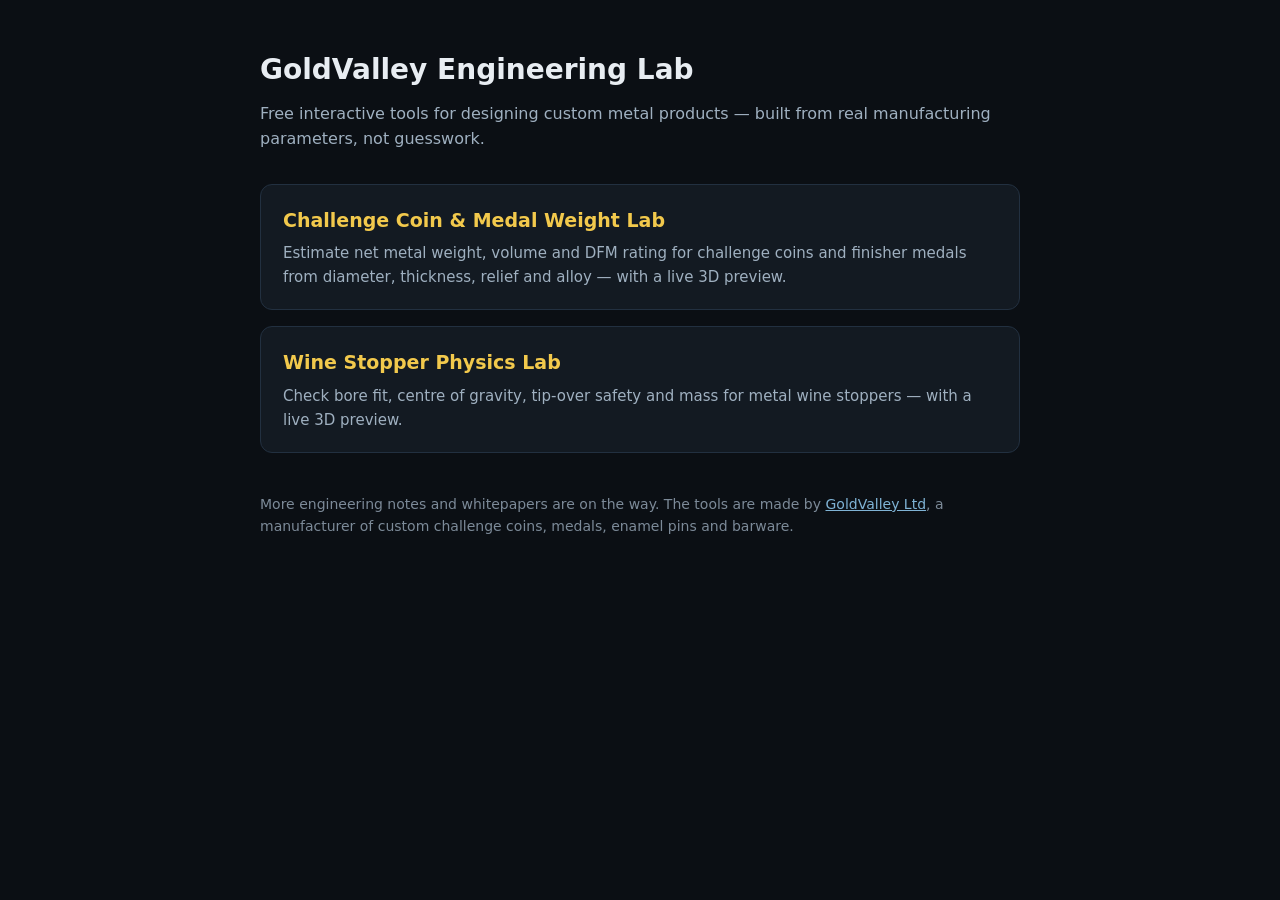
==== index.html @ 906959fe "Holding homepage + robots + sitemap (GSC verification files follow)" ====
<!DOCTYPE html>
<html lang="en">
<head>
<meta charset="utf-8">
<meta name="viewport" content="width=device-width, initial-scale=1">
<title>GoldValley Engineering Lab — Interactive DFM Tools for Custom Metal Products</title>
<meta name="description" content="Free interactive engineering tools from GoldValley: estimate challenge coin and medal weight from real geometry, and check wine stopper fit, balance and safety.">
<link rel="canonical" href="https://goldvalleyltd.github.io/">
<meta property="og:title" content="GoldValley Engineering Lab">
<meta property="og:description" content="Interactive DFM tools for custom challenge coins, medals and metal wine stoppers.">
<meta property="og:type" content="website">
<meta property="og:url" content="https://goldvalleyltd.github.io/">
<!-- GSC verification meta tag is added in the next commit -->
<style>
  body{font-family:system-ui,-apple-system,Segoe UI,Roboto,Helvetica,Arial,sans-serif;margin:0;background:#0b0f14;color:#e8edf2;line-height:1.6}
  .wrap{max-width:760px;margin:0 auto;padding:48px 20px 64px}
  h1{font-size:28px;margin:0 0 8px}
  p.lede{color:#9fb0c0;margin:0 0 32px}
  .card{display:block;background:#131a22;border:1px solid #223040;border-radius:12px;padding:20px 22px;margin:0 0 16px;text-decoration:none;color:inherit}
  .card:hover{border-color:#3d5a74}
  .card h2{font-size:19px;margin:0 0 6px;color:#f2c94c}
  .card p{margin:0;color:#9fb0c0;font-size:15px}
  footer{margin-top:40px;font-size:14px;color:#7c8a98}
  footer a{color:#7fb3d5}
</style>
</head>
<body>
<div class="wrap">
  <h1>GoldValley Engineering Lab</h1>
  <p class="lede">Free interactive tools for designing custom metal products &mdash; built from real manufacturing parameters, not guesswork.</p>
  <a class="card" href="https://goldvalleyltd.github.io/medal-coin-weight-lab/">
    <h2>Challenge Coin &amp; Medal Weight Lab</h2>
    <p>Estimate net metal weight, volume and DFM rating for challenge coins and finisher medals from diameter, thickness, relief and alloy &mdash; with a live 3D preview.</p>
  </a>
  <a class="card" href="https://goldvalleyltd.github.io/winestopper-physics-lab/">
    <h2>Wine Stopper Physics Lab</h2>
    <p>Check bore fit, centre of gravity, tip-over safety and mass for metal wine stoppers &mdash; with a live 3D preview.</p>
  </a>
  <footer>
    <p>More engineering notes and whitepapers are on the way. The tools are made by <a href="https://goldvalleyltd.com/">GoldValley Ltd</a>, a manufacturer of custom challenge coins, medals, enamel pins and barware.</p>
  </footer>
</div>
</body>
</html>
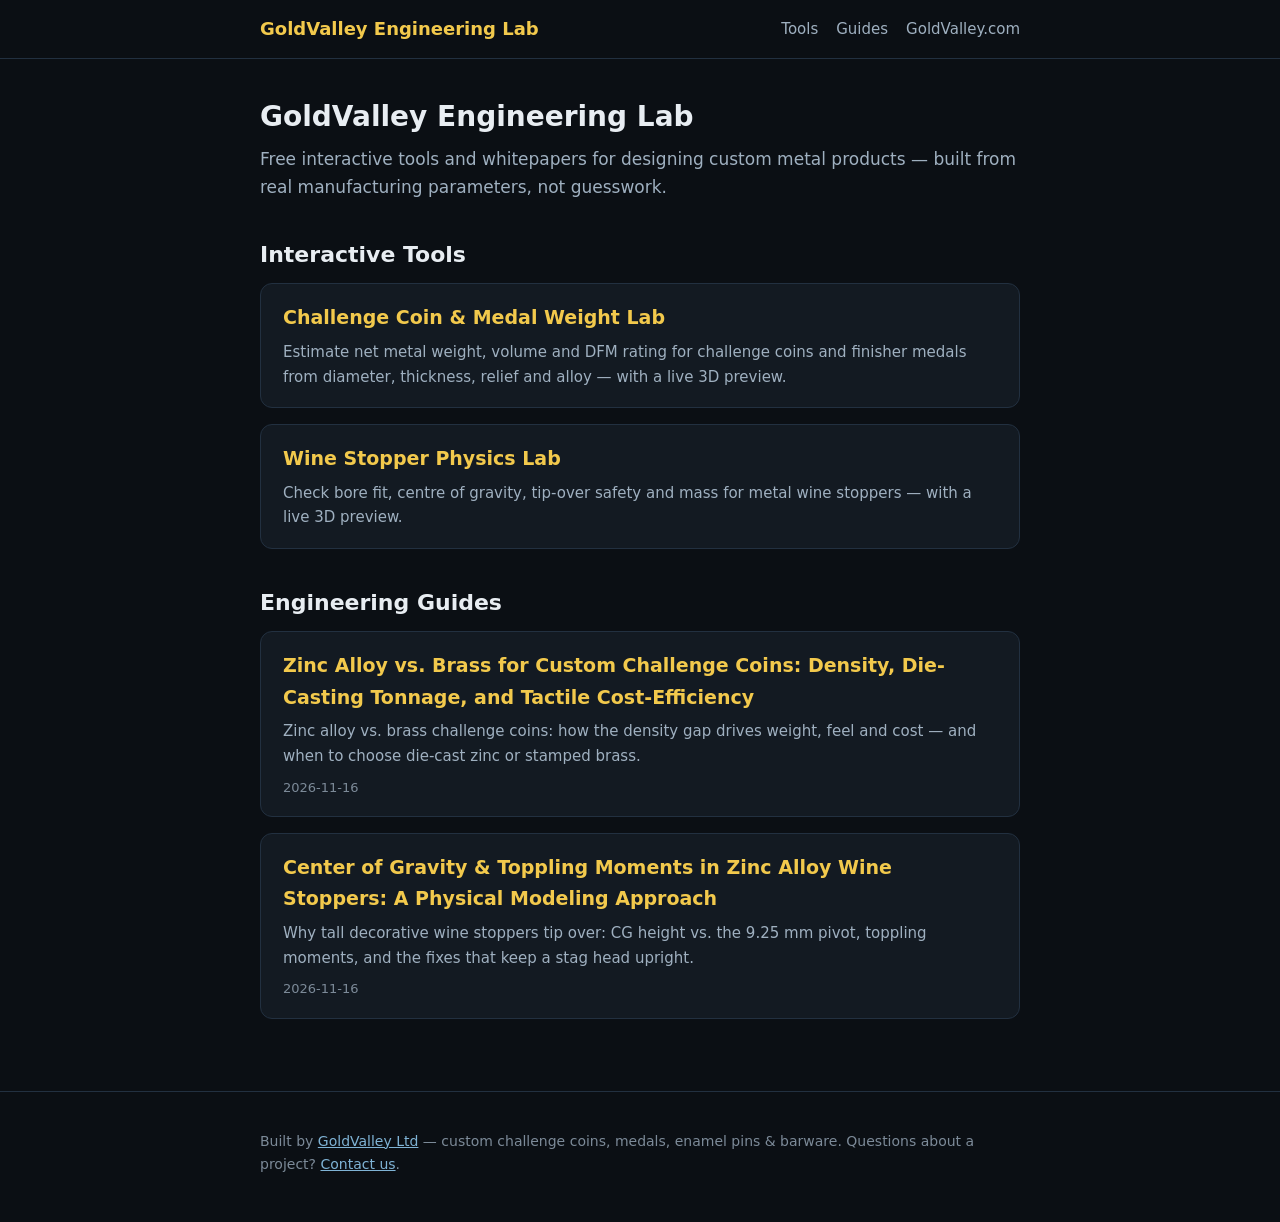
==== commit 7581b668: "Phase 2: Python static compiler + templates + GH-001/GH-002 guides + tools page + sitemap (6 URLs)" ====
--- a/index.html
+++ b/index.html
@@ -4,41 +4,34 @@
 <meta charset="utf-8">
 <meta name="viewport" content="width=device-width, initial-scale=1">
 <title>GoldValley Engineering Lab — Interactive DFM Tools for Custom Metal Products</title>
-<meta name="description" content="Free interactive engineering tools from GoldValley: estimate challenge coin and medal weight from real geometry, and check wine stopper fit, balance and safety.">
+<meta name="description" content="Free interactive engineering tools and whitepapers from GoldValley: challenge coin and medal weight estimation, wine stopper physics, and DFM guides.">
 <link rel="canonical" href="https://goldvalleyltd.github.io/">
-<meta property="og:title" content="GoldValley Engineering Lab">
-<meta property="og:description" content="Interactive DFM tools for custom challenge coins, medals and metal wine stoppers.">
+<meta property="og:title" content="GoldValley Engineering Lab — Interactive DFM Tools for Custom Metal Products">
+<meta property="og:description" content="Free interactive engineering tools and whitepapers from GoldValley: challenge coin and medal weight estimation, wine stopper physics, and DFM guides.">
 <meta property="og:type" content="website">
 <meta property="og:url" content="https://goldvalleyltd.github.io/">
-<!-- GSC verification meta tag is added in the next commit -->
-<style>
-  body{font-family:system-ui,-apple-system,Segoe UI,Roboto,Helvetica,Arial,sans-serif;margin:0;background:#0b0f14;color:#e8edf2;line-height:1.6}
-  .wrap{max-width:760px;margin:0 auto;padding:48px 20px 64px}
-  h1{font-size:28px;margin:0 0 8px}
-  p.lede{color:#9fb0c0;margin:0 0 32px}
-  .card{display:block;background:#131a22;border:1px solid #223040;border-radius:12px;padding:20px 22px;margin:0 0 16px;text-decoration:none;color:inherit}
-  .card:hover{border-color:#3d5a74}
-  .card h2{font-size:19px;margin:0 0 6px;color:#f2c94c}
-  .card p{margin:0;color:#9fb0c0;font-size:15px}
-  footer{margin-top:40px;font-size:14px;color:#7c8a98}
-  footer a{color:#7fb3d5}
-</style>
+<meta name="google-site-verification" content="7lYSJzwFEwVVvmBxMrC_s2HmvsHmRAUf4DjqhZ7b164" />
+<script type="application/ld+json">{"@context":"https://schema.org","@type":"WebSite","name":"GoldValley Engineering Lab","url":"https://goldvalleyltd.github.io/"}</script>
+<link rel="stylesheet" href="/assets/style.css">
 </head>
 <body>
-<div class="wrap">
-  <h1>GoldValley Engineering Lab</h1>
-  <p class="lede">Free interactive tools for designing custom metal products &mdash; built from real manufacturing parameters, not guesswork.</p>
-  <a class="card" href="https://goldvalleyltd.github.io/medal-coin-weight-lab/">
-    <h2>Challenge Coin &amp; Medal Weight Lab</h2>
-    <p>Estimate net metal weight, volume and DFM rating for challenge coins and finisher medals from diameter, thickness, relief and alloy &mdash; with a live 3D preview.</p>
-  </a>
-  <a class="card" href="https://goldvalleyltd.github.io/winestopper-physics-lab/">
-    <h2>Wine Stopper Physics Lab</h2>
-    <p>Check bore fit, centre of gravity, tip-over safety and mass for metal wine stoppers &mdash; with a live 3D preview.</p>
-  </a>
-  <footer>
-    <p>More engineering notes and whitepapers are on the way. The tools are made by <a href="https://goldvalleyltd.com/">GoldValley Ltd</a>, a manufacturer of custom challenge coins, medals, enamel pins and barware.</p>
-  </footer>
-</div>
+<header class="site-header"><div class="wrap">
+  <a class="brand" href="/">GoldValley Engineering Lab</a>
+  <nav><a href="/tools/">Tools</a><a href="/#guides">Guides</a><a href="https://www.goldvalleyltd.com/">GoldValley.com</a></nav>
+</div></header>
+<main><div class="wrap">
+<h1>GoldValley Engineering Lab</h1>
+<p class="lede">Free interactive tools and whitepapers for designing custom metal products — built from real manufacturing parameters, not guesswork.</p>
+
+<h2>Interactive Tools</h2>
+<a class="card" href="https://goldvalleyltd.github.io/medal-coin-weight-lab/"><h2>Challenge Coin & Medal Weight Lab</h2><p>Estimate net metal weight, volume and DFM rating for challenge coins and finisher medals from diameter, thickness, relief and alloy — with a live 3D preview.</p></a><a class="card" href="https://goldvalleyltd.github.io/winestopper-physics-lab/"><h2>Wine Stopper Physics Lab</h2><p>Check bore fit, centre of gravity, tip-over safety and mass for metal wine stoppers — with a live 3D preview.</p></a>
+
+<h2 id="guides">Engineering Guides</h2>
+<a class="card" href="https://goldvalleyltd.github.io/guides/brass-vs-zinc-alloy-coins/"><h2>Zinc Alloy vs. Brass for Custom Challenge Coins: Density, Die-Casting Tonnage, and Tactile Cost-Efficiency</h2><p>Zinc alloy vs. brass challenge coins: how the density gap drives weight, feel and cost — and when to choose die-cast zinc or stamped brass.</p><span>2026-11-16</span></a><a class="card" href="https://goldvalleyltd.github.io/guides/wine-stopper-center-of-gravity/"><h2>Center of Gravity & Toppling Moments in Zinc Alloy Wine Stoppers: A Physical Modeling Approach</h2><p>Why tall decorative wine stoppers tip over: CG height vs. the 9.25 mm pivot, toppling moments, and the fixes that keep a stag head upright.</p><span>2026-11-16</span></a>
+
+</div></main>
+<footer class="site-footer"><div class="wrap">
+  <p>Built by <a href="https://www.goldvalleyltd.com/">GoldValley Ltd</a> — custom challenge coins, medals, enamel pins &amp; barware. Questions about a project? <a href="https://www.goldvalleyltd.com/contact-us/">Contact us</a>.</p>
+</div></footer>
 </body>
 </html>
--- a/assets/style.css
+++ b/assets/style.css
@@ -0,0 +1,36 @@
+body{font-family:system-ui,-apple-system,"Segoe UI",Roboto,Helvetica,Arial,sans-serif;margin:0;background:#0b0f14;color:#e8edf2;line-height:1.65}
+.wrap{max-width:760px;margin:0 auto;padding:0 20px}
+a{color:#7fb3d5}
+.site-header{border-bottom:1px solid #223040;padding:14px 0}
+.site-header .wrap{display:flex;justify-content:space-between;align-items:center;flex-wrap:wrap;gap:8px}
+.brand{color:#f2c94c;font-weight:700;text-decoration:none;font-size:18px}
+.site-header nav a{color:#9fb0c0;text-decoration:none;margin-left:18px;font-size:15px}
+.site-header nav a:hover{color:#e8edf2}
+main{padding:40px 0 56px}
+h1{font-size:28px;line-height:1.3;margin:0 0 10px}
+h2{font-size:22px;margin:36px 0 10px}
+h3{font-size:18px;margin:28px 0 8px}
+p.lede{color:#9fb0c0;margin:0 0 28px;font-size:17px}
+.card{display:block;background:#131a22;border:1px solid #223040;border-radius:12px;padding:18px 22px;margin:0 0 16px;text-decoration:none;color:inherit}
+.card:hover{border-color:#3d5a74}
+.card h2{font-size:19px;margin:0 0 6px;color:#f2c94c}
+.card p{margin:0;color:#9fb0c0;font-size:15px}
+.card span{display:block;margin-top:8px;color:#7c8a98;font-size:13px}
+.meta{color:#7c8a98;font-size:14px;margin:0 0 20px}
+.tool-callout{background:#131a22;border-left:4px solid #f2c94c;padding:12px 16px;border-radius:0 8px 8px 0;margin:0 0 24px}
+.toc{background:#10161d;border:1px solid #223040;border-radius:10px;padding:12px 20px;margin:0 0 28px}
+.toc p{margin:0 0 6px;font-weight:700;color:#f2c94c}
+.toc ul{margin:0;padding-left:20px}
+.toc li{margin:4px 0}
+.article-body{font-size:16.5px}
+.article-body table{border-collapse:collapse;width:100%;margin:20px 0;font-size:15px}
+.article-body th,.article-body td{border:1px solid #2a3a4a;padding:8px 10px;text-align:left}
+.article-body th{background:#131a22;color:#f2c94c}
+.article-body blockquote{border-left:3px solid #3d5a74;margin:20px 0;padding:4px 16px;color:#c4d0dc;background:#10161d;border-radius:0 8px 8px 0}
+.article-body img{max-width:100%;height:auto;border-radius:8px}
+.cta-box{background:#131a22;border:1px solid #3d5a74;border-radius:12px;padding:20px 24px;margin:36px 0;text-align:center}
+.cta-box p{margin:8px 0}
+.cta-btn{display:inline-block;background:#f2c94c;color:#0b0f14;font-weight:700;text-decoration:none;padding:10px 22px;border-radius:8px;margin-top:6px}
+.back{margin-top:32px}
+.site-footer{border-top:1px solid #223040;padding:24px 0 32px;color:#7c8a98;font-size:14px}
+@media (max-width:560px){h1{font-size:24px}.site-header nav a{margin-left:12px}}
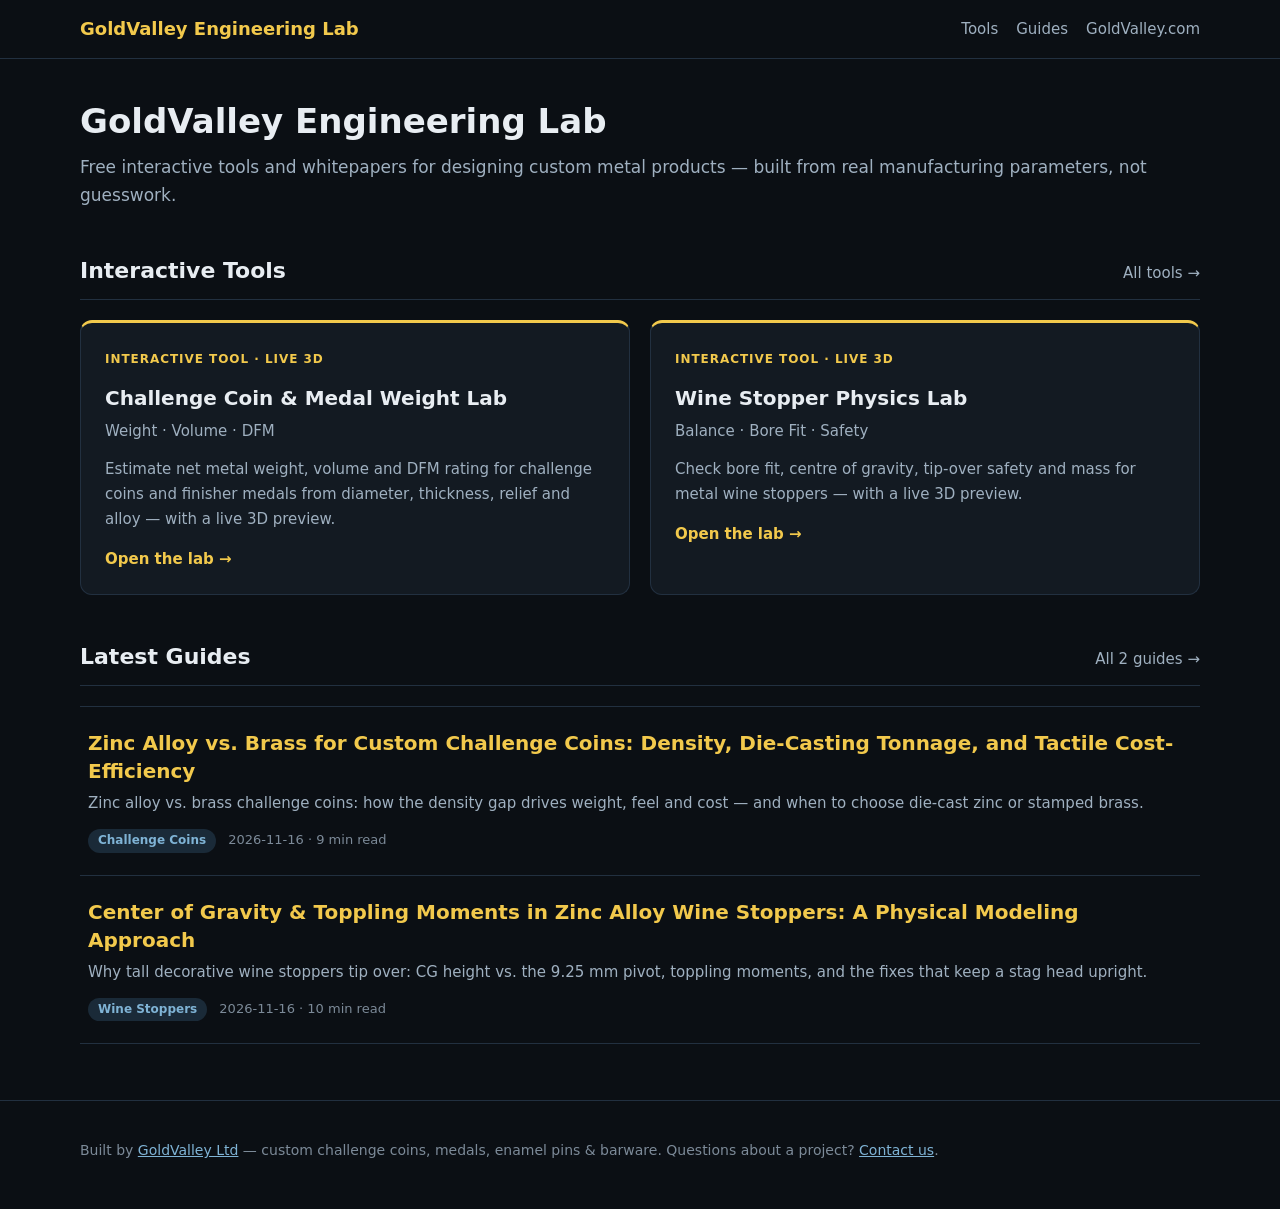
==== commit 3a90ec61: "Homepage redesign: wide layout (1120px), tools as 2-col product grid, guides as editorial list + ded" ====
--- a/index.html
+++ b/index.html
@@ -15,22 +15,32 @@
 <link rel="stylesheet" href="/assets/style.css">
 </head>
 <body>
-<header class="site-header"><div class="wrap">
+<header class="site-header"><div class="wrap wide">
   <a class="brand" href="/">GoldValley Engineering Lab</a>
-  <nav><a href="/tools/">Tools</a><a href="/#guides">Guides</a><a href="https://www.goldvalleyltd.com/">GoldValley.com</a></nav>
+  <nav><a href="/tools/">Tools</a><a href="/guides/">Guides</a><a href="https://www.goldvalleyltd.com/">GoldValley.com</a></nav>
 </div></header>
-<main><div class="wrap">
-<h1>GoldValley Engineering Lab</h1>
-<p class="lede">Free interactive tools and whitepapers for designing custom metal products — built from real manufacturing parameters, not guesswork.</p>
+<main><div class="wrap wide">
+<section class="hero">
+  <h1>GoldValley Engineering Lab</h1>
+  <p class="lede">Free interactive tools and whitepapers for designing custom metal products — built from real manufacturing parameters, not guesswork.</p>
+</section>
 
-<h2>Interactive Tools</h2>
-<a class="card" href="https://goldvalleyltd.github.io/medal-coin-weight-lab/"><h2>Challenge Coin & Medal Weight Lab</h2><p>Estimate net metal weight, volume and DFM rating for challenge coins and finisher medals from diameter, thickness, relief and alloy — with a live 3D preview.</p></a><a class="card" href="https://goldvalleyltd.github.io/winestopper-physics-lab/"><h2>Wine Stopper Physics Lab</h2><p>Check bore fit, centre of gravity, tip-over safety and mass for metal wine stoppers — with a live 3D preview.</p></a>
+<section class="section">
+  <div class="section-head"><h2>Interactive Tools</h2><a class="section-link" href="/tools/">All tools →</a></div>
+  <div class="tool-grid">
+<a class="tool-card" href="https://goldvalleyltd.github.io/medal-coin-weight-lab/"><span class="tool-badge">Interactive tool · Live 3D</span><h2>Challenge Coin & Medal Weight Lab</h2><p class="tool-tag">Weight · Volume · DFM</p><p>Estimate net metal weight, volume and DFM rating for challenge coins and finisher medals from diameter, thickness, relief and alloy — with a live 3D preview.</p><span class="tool-launch">Open the lab →</span></a><a class="tool-card" href="https://goldvalleyltd.github.io/winestopper-physics-lab/"><span class="tool-badge">Interactive tool · Live 3D</span><h2>Wine Stopper Physics Lab</h2><p class="tool-tag">Balance · Bore Fit · Safety</p><p>Check bore fit, centre of gravity, tip-over safety and mass for metal wine stoppers — with a live 3D preview.</p><span class="tool-launch">Open the lab →</span></a>
+  </div>
+</section>
 
-<h2 id="guides">Engineering Guides</h2>
-<a class="card" href="https://goldvalleyltd.github.io/guides/brass-vs-zinc-alloy-coins/"><h2>Zinc Alloy vs. Brass for Custom Challenge Coins: Density, Die-Casting Tonnage, and Tactile Cost-Efficiency</h2><p>Zinc alloy vs. brass challenge coins: how the density gap drives weight, feel and cost — and when to choose die-cast zinc or stamped brass.</p><span>2026-11-16</span></a><a class="card" href="https://goldvalleyltd.github.io/guides/wine-stopper-center-of-gravity/"><h2>Center of Gravity & Toppling Moments in Zinc Alloy Wine Stoppers: A Physical Modeling Approach</h2><p>Why tall decorative wine stoppers tip over: CG height vs. the 9.25 mm pivot, toppling moments, and the fixes that keep a stag head upright.</p><span>2026-11-16</span></a>
+<section class="section">
+  <div class="section-head"><h2>Latest Guides</h2><a class="section-link" href="/guides/">All 2 guides →</a></div>
+  <div class="guide-list">
+<a class="guide-row" href="https://goldvalleyltd.github.io/guides/brass-vs-zinc-alloy-coins/"><h2>Zinc Alloy vs. Brass for Custom Challenge Coins: Density, Die-Casting Tonnage, and Tactile Cost-Efficiency</h2><p>Zinc alloy vs. brass challenge coins: how the density gap drives weight, feel and cost — and when to choose die-cast zinc or stamped brass.</p><span class="guide-meta"><span class="topic">Challenge Coins</span> 2026-11-16 · 9 min read</span></a><a class="guide-row" href="https://goldvalleyltd.github.io/guides/wine-stopper-center-of-gravity/"><h2>Center of Gravity & Toppling Moments in Zinc Alloy Wine Stoppers: A Physical Modeling Approach</h2><p>Why tall decorative wine stoppers tip over: CG height vs. the 9.25 mm pivot, toppling moments, and the fixes that keep a stag head upright.</p><span class="guide-meta"><span class="topic">Wine Stoppers</span> 2026-11-16 · 10 min read</span></a>
+  </div>
+</section>
 
 </div></main>
-<footer class="site-footer"><div class="wrap">
+<footer class="site-footer"><div class="wrap wide">
   <p>Built by <a href="https://www.goldvalleyltd.com/">GoldValley Ltd</a> — custom challenge coins, medals, enamel pins &amp; barware. Questions about a project? <a href="https://www.goldvalleyltd.com/contact-us/">Contact us</a>.</p>
 </div></footer>
 </body>
--- a/assets/style.css
+++ b/assets/style.css
@@ -1,5 +1,6 @@
 body{font-family:system-ui,-apple-system,"Segoe UI",Roboto,Helvetica,Arial,sans-serif;margin:0;background:#0b0f14;color:#e8edf2;line-height:1.65}
 .wrap{max-width:760px;margin:0 auto;padding:0 20px}
+.wrap.wide{max-width:1120px}
 a{color:#7fb3d5}
 .site-header{border-bottom:1px solid #223040;padding:14px 0}
 .site-header .wrap{display:flex;justify-content:space-between;align-items:center;flex-wrap:wrap;gap:8px}
@@ -11,11 +12,28 @@
 h2{font-size:22px;margin:36px 0 10px}
 h3{font-size:18px;margin:28px 0 8px}
 p.lede{color:#9fb0c0;margin:0 0 28px;font-size:17px}
-.card{display:block;background:#131a22;border:1px solid #223040;border-radius:12px;padding:18px 22px;margin:0 0 16px;text-decoration:none;color:inherit}
-.card:hover{border-color:#3d5a74}
-.card h2{font-size:19px;margin:0 0 6px;color:#f2c94c}
-.card p{margin:0;color:#9fb0c0;font-size:15px}
-.card span{display:block;margin-top:8px;color:#7c8a98;font-size:13px}
+.hero{margin-bottom:8px}
+.hero h1{font-size:34px}
+.section{margin-top:44px}
+.section-head{display:flex;justify-content:space-between;align-items:baseline;gap:16px;border-bottom:1px solid #223040;padding-bottom:10px;margin-bottom:20px}
+.section-head h2{margin:0;font-size:22px}
+.section-link{color:#9fb0c0;text-decoration:none;font-size:15px;white-space:nowrap}
+.section-link:hover{color:#f2c94c}
+.tool-grid{display:grid;grid-template-columns:1fr 1fr;gap:20px}
+.tool-card{display:block;background:#131a22;border:1px solid #223040;border-top:3px solid #f2c94c;border-radius:12px;padding:22px 24px;text-decoration:none;color:inherit}
+.tool-card:hover{border-color:#3d5a74;border-top-color:#f2c94c}
+.tool-badge{display:inline-block;color:#f2c94c;font-size:12px;font-weight:700;letter-spacing:.08em;text-transform:uppercase}
+.tool-card h2{font-size:20px;margin:10px 0 4px;color:#e8edf2}
+.tool-tag{color:#7c8a98;font-size:13px;margin:0 0 10px}
+.tool-card p{margin:0 0 14px;color:#9fb0c0;font-size:15px}
+.tool-launch{color:#f2c94c;font-weight:600;font-size:15px}
+.guide-list{border-top:1px solid #223040}
+.guide-row{display:block;padding:22px 8px;border-bottom:1px solid #223040;text-decoration:none;color:inherit}
+.guide-row:hover{background:#10161d}
+.guide-row h2{font-size:20px;line-height:1.4;margin:0 0 6px;color:#f2c94c}
+.guide-row p{margin:0 0 10px;color:#9fb0c0;font-size:15px}
+.guide-meta{color:#7c8a98;font-size:13px}
+.topic{display:inline-block;background:#1a2a38;color:#7fb3d5;border-radius:20px;padding:2px 10px;margin-right:8px;font-size:12px;font-weight:600}
 .meta{color:#7c8a98;font-size:14px;margin:0 0 20px}
 .tool-callout{background:#131a22;border-left:4px solid #f2c94c;padding:12px 16px;border-radius:0 8px 8px 0;margin:0 0 24px}
 .toc{background:#10161d;border:1px solid #223040;border-radius:10px;padding:12px 20px;margin:0 0 28px}
@@ -33,4 +51,5 @@
 .cta-btn{display:inline-block;background:#f2c94c;color:#0b0f14;font-weight:700;text-decoration:none;padding:10px 22px;border-radius:8px;margin-top:6px}
 .back{margin-top:32px}
 .site-footer{border-top:1px solid #223040;padding:24px 0 32px;color:#7c8a98;font-size:14px}
+@media (max-width:720px){.tool-grid{grid-template-columns:1fr}.hero h1{font-size:27px}}
 @media (max-width:560px){h1{font-size:24px}.site-header nav a{margin-left:12px}}
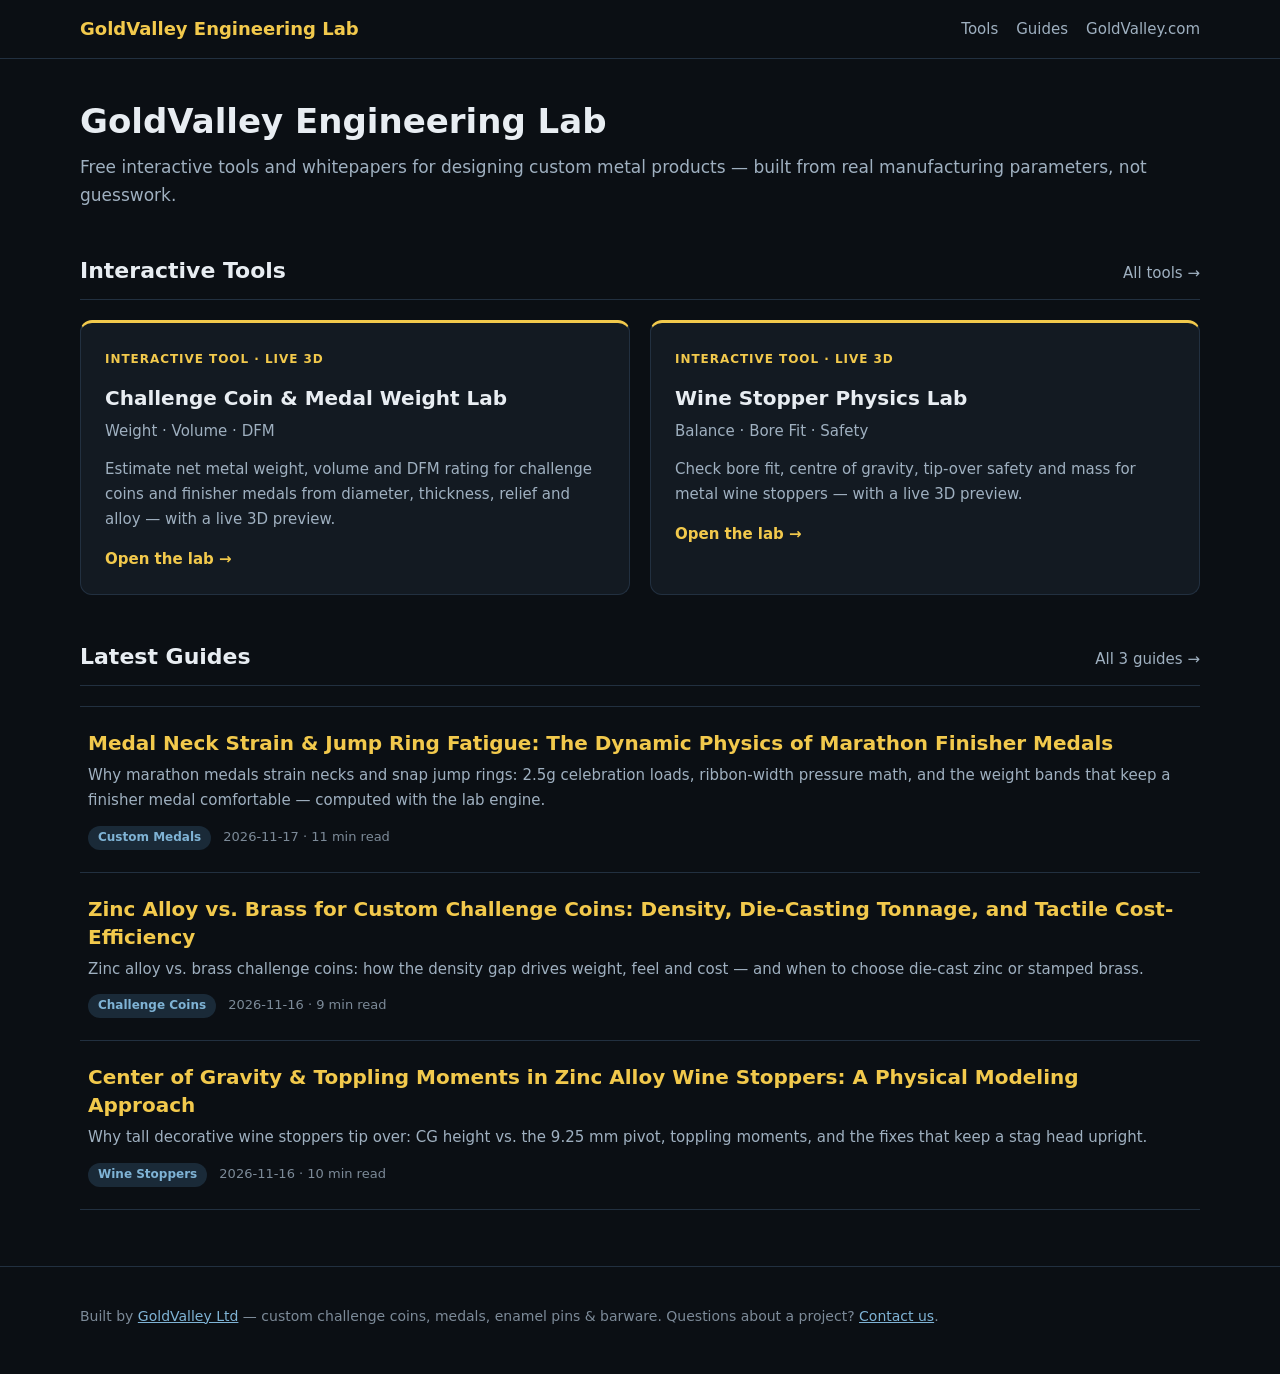
==== commit 71929c7f: "Add guide GH-003: Medal Neck Strain & Jump Ring Fatigue (medal-neck-strain-engineering) - 70mm zinc " ====
--- a/index.html
+++ b/index.html
@@ -12,7 +12,7 @@
 <meta property="og:url" content="https://goldvalleyltd.github.io/">
 <meta name="google-site-verification" content="7lYSJzwFEwVVvmBxMrC_s2HmvsHmRAUf4DjqhZ7b164" />
 <script type="application/ld+json">{"@context":"https://schema.org","@type":"WebSite","name":"GoldValley Engineering Lab","url":"https://goldvalleyltd.github.io/"}</script>
-<link rel="stylesheet" href="/assets/style.css">
+<link rel="stylesheet" href="/assets/style.css?v=75b6060c">
 </head>
 <body>
 <header class="site-header"><div class="wrap wide">
@@ -33,9 +33,9 @@
 </section>
 
 <section class="section">
-  <div class="section-head"><h2>Latest Guides</h2><a class="section-link" href="/guides/">All 2 guides →</a></div>
+  <div class="section-head"><h2>Latest Guides</h2><a class="section-link" href="/guides/">All 3 guides →</a></div>
   <div class="guide-list">
-<a class="guide-row" href="https://goldvalleyltd.github.io/guides/brass-vs-zinc-alloy-coins/"><h2>Zinc Alloy vs. Brass for Custom Challenge Coins: Density, Die-Casting Tonnage, and Tactile Cost-Efficiency</h2><p>Zinc alloy vs. brass challenge coins: how the density gap drives weight, feel and cost — and when to choose die-cast zinc or stamped brass.</p><span class="guide-meta"><span class="topic">Challenge Coins</span> 2026-11-16 · 9 min read</span></a><a class="guide-row" href="https://goldvalleyltd.github.io/guides/wine-stopper-center-of-gravity/"><h2>Center of Gravity & Toppling Moments in Zinc Alloy Wine Stoppers: A Physical Modeling Approach</h2><p>Why tall decorative wine stoppers tip over: CG height vs. the 9.25 mm pivot, toppling moments, and the fixes that keep a stag head upright.</p><span class="guide-meta"><span class="topic">Wine Stoppers</span> 2026-11-16 · 10 min read</span></a>
+<a class="guide-row" href="https://goldvalleyltd.github.io/guides/medal-neck-strain-engineering/"><h2>Medal Neck Strain & Jump Ring Fatigue: The Dynamic Physics of Marathon Finisher Medals</h2><p>Why marathon medals strain necks and snap jump rings: 2.5g celebration loads, ribbon-width pressure math, and the weight bands that keep a finisher medal comfortable — computed with the lab engine.</p><span class="guide-meta"><span class="topic">Custom Medals</span> 2026-11-17 · 11 min read</span></a><a class="guide-row" href="https://goldvalleyltd.github.io/guides/brass-vs-zinc-alloy-coins/"><h2>Zinc Alloy vs. Brass for Custom Challenge Coins: Density, Die-Casting Tonnage, and Tactile Cost-Efficiency</h2><p>Zinc alloy vs. brass challenge coins: how the density gap drives weight, feel and cost — and when to choose die-cast zinc or stamped brass.</p><span class="guide-meta"><span class="topic">Challenge Coins</span> 2026-11-16 · 9 min read</span></a><a class="guide-row" href="https://goldvalleyltd.github.io/guides/wine-stopper-center-of-gravity/"><h2>Center of Gravity & Toppling Moments in Zinc Alloy Wine Stoppers: A Physical Modeling Approach</h2><p>Why tall decorative wine stoppers tip over: CG height vs. the 9.25 mm pivot, toppling moments, and the fixes that keep a stag head upright.</p><span class="guide-meta"><span class="topic">Wine Stoppers</span> 2026-11-16 · 10 min read</span></a>
   </div>
 </section>
 
--- a/assets/style.css
+++ b/assets/style.css
@@ -35,7 +35,11 @@
 .guide-meta{color:#7c8a98;font-size:13px}
 .topic{display:inline-block;background:#1a2a38;color:#7fb3d5;border-radius:20px;padding:2px 10px;margin-right:8px;font-size:12px;font-weight:600}
 .meta{color:#7c8a98;font-size:14px;margin:0 0 20px}
-.tool-callout{background:#131a22;border-left:4px solid #f2c94c;padding:12px 16px;border-radius:0 8px 8px 0;margin:0 0 24px}
+.guide-layout{display:grid;grid-template-columns:minmax(0,1fr) 280px;gap:48px;align-items:start}
+.guide-sidebar{position:sticky;top:24px}
+.sidebar-tool{background:#131a22;border:1px solid #223040;border-top:3px solid #f2c94c;border-radius:12px;padding:16px 18px;margin-bottom:20px}
+.sidebar-tool p{margin:6px 0;font-size:14px;color:#9fb0c0}
+.sidebar-tool strong{color:#f2c94c}
 .toc{background:#10161d;border:1px solid #223040;border-radius:10px;padding:12px 20px;margin:0 0 28px}
 .toc p{margin:0 0 6px;font-weight:700;color:#f2c94c}
 .toc ul{margin:0;padding-left:20px}
@@ -51,5 +55,6 @@
 .cta-btn{display:inline-block;background:#f2c94c;color:#0b0f14;font-weight:700;text-decoration:none;padding:10px 22px;border-radius:8px;margin-top:6px}
 .back{margin-top:32px}
 .site-footer{border-top:1px solid #223040;padding:24px 0 32px;color:#7c8a98;font-size:14px}
+@media (max-width:900px){.guide-layout{grid-template-columns:1fr}.guide-sidebar{position:static}}
 @media (max-width:720px){.tool-grid{grid-template-columns:1fr}.hero h1{font-size:27px}}
 @media (max-width:560px){h1{font-size:24px}.site-header nav a{margin-left:12px}}
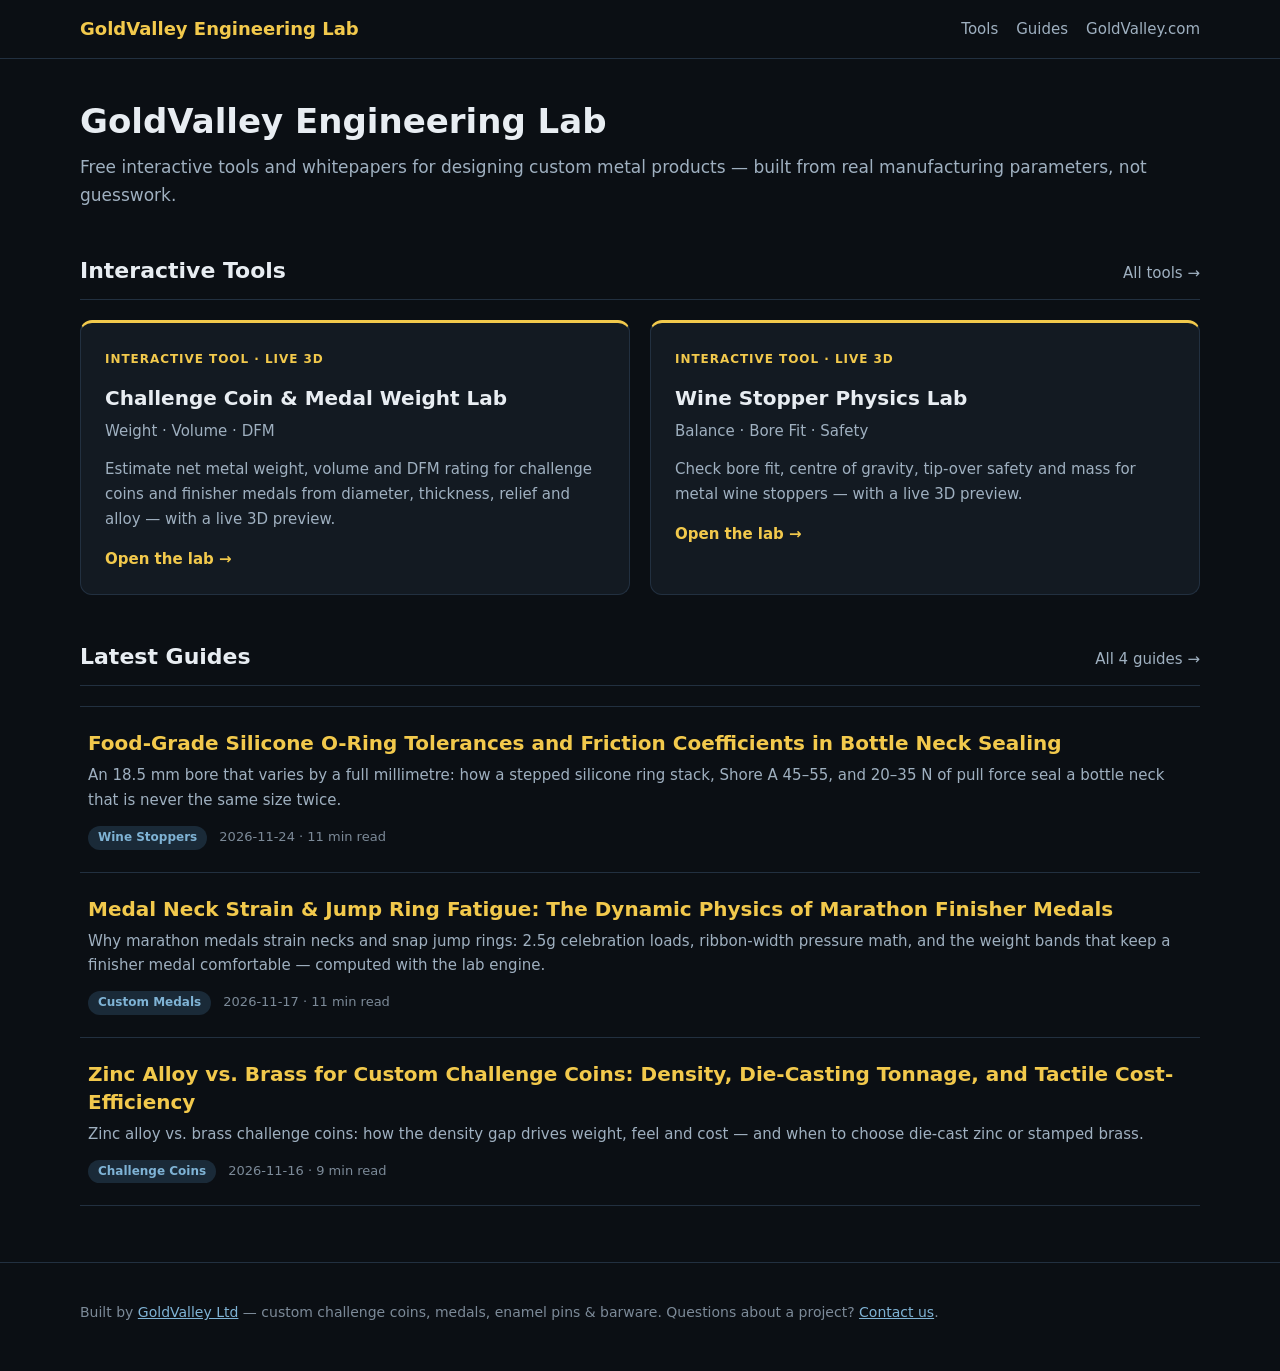
==== commit a6c14bda: "GH-004: Add guide silicone-o-ring-sealing-tolerances (2192 words)" ====
--- a/index.html
+++ b/index.html
@@ -33,9 +33,9 @@
 </section>
 
 <section class="section">
-  <div class="section-head"><h2>Latest Guides</h2><a class="section-link" href="/guides/">All 3 guides →</a></div>
+  <div class="section-head"><h2>Latest Guides</h2><a class="section-link" href="/guides/">All 4 guides →</a></div>
   <div class="guide-list">
-<a class="guide-row" href="https://goldvalleyltd.github.io/guides/medal-neck-strain-engineering/"><h2>Medal Neck Strain & Jump Ring Fatigue: The Dynamic Physics of Marathon Finisher Medals</h2><p>Why marathon medals strain necks and snap jump rings: 2.5g celebration loads, ribbon-width pressure math, and the weight bands that keep a finisher medal comfortable — computed with the lab engine.</p><span class="guide-meta"><span class="topic">Custom Medals</span> 2026-11-17 · 11 min read</span></a><a class="guide-row" href="https://goldvalleyltd.github.io/guides/brass-vs-zinc-alloy-coins/"><h2>Zinc Alloy vs. Brass for Custom Challenge Coins: Density, Die-Casting Tonnage, and Tactile Cost-Efficiency</h2><p>Zinc alloy vs. brass challenge coins: how the density gap drives weight, feel and cost — and when to choose die-cast zinc or stamped brass.</p><span class="guide-meta"><span class="topic">Challenge Coins</span> 2026-11-16 · 9 min read</span></a><a class="guide-row" href="https://goldvalleyltd.github.io/guides/wine-stopper-center-of-gravity/"><h2>Center of Gravity & Toppling Moments in Zinc Alloy Wine Stoppers: A Physical Modeling Approach</h2><p>Why tall decorative wine stoppers tip over: CG height vs. the 9.25 mm pivot, toppling moments, and the fixes that keep a stag head upright.</p><span class="guide-meta"><span class="topic">Wine Stoppers</span> 2026-11-16 · 10 min read</span></a>
+<a class="guide-row" href="https://goldvalleyltd.github.io/guides/silicone-o-ring-sealing-tolerances/"><h2>Food-Grade Silicone O-Ring Tolerances and Friction Coefficients in Bottle Neck Sealing</h2><p>An 18.5 mm bore that varies by a full millimetre: how a stepped silicone ring stack, Shore A 45–55, and 20–35 N of pull force seal a bottle neck that is never the same size twice.</p><span class="guide-meta"><span class="topic">Wine Stoppers</span> 2026-11-24 · 11 min read</span></a><a class="guide-row" href="https://goldvalleyltd.github.io/guides/medal-neck-strain-engineering/"><h2>Medal Neck Strain & Jump Ring Fatigue: The Dynamic Physics of Marathon Finisher Medals</h2><p>Why marathon medals strain necks and snap jump rings: 2.5g celebration loads, ribbon-width pressure math, and the weight bands that keep a finisher medal comfortable — computed with the lab engine.</p><span class="guide-meta"><span class="topic">Custom Medals</span> 2026-11-17 · 11 min read</span></a><a class="guide-row" href="https://goldvalleyltd.github.io/guides/brass-vs-zinc-alloy-coins/"><h2>Zinc Alloy vs. Brass for Custom Challenge Coins: Density, Die-Casting Tonnage, and Tactile Cost-Efficiency</h2><p>Zinc alloy vs. brass challenge coins: how the density gap drives weight, feel and cost — and when to choose die-cast zinc or stamped brass.</p><span class="guide-meta"><span class="topic">Challenge Coins</span> 2026-11-16 · 9 min read</span></a>
   </div>
 </section>
 
